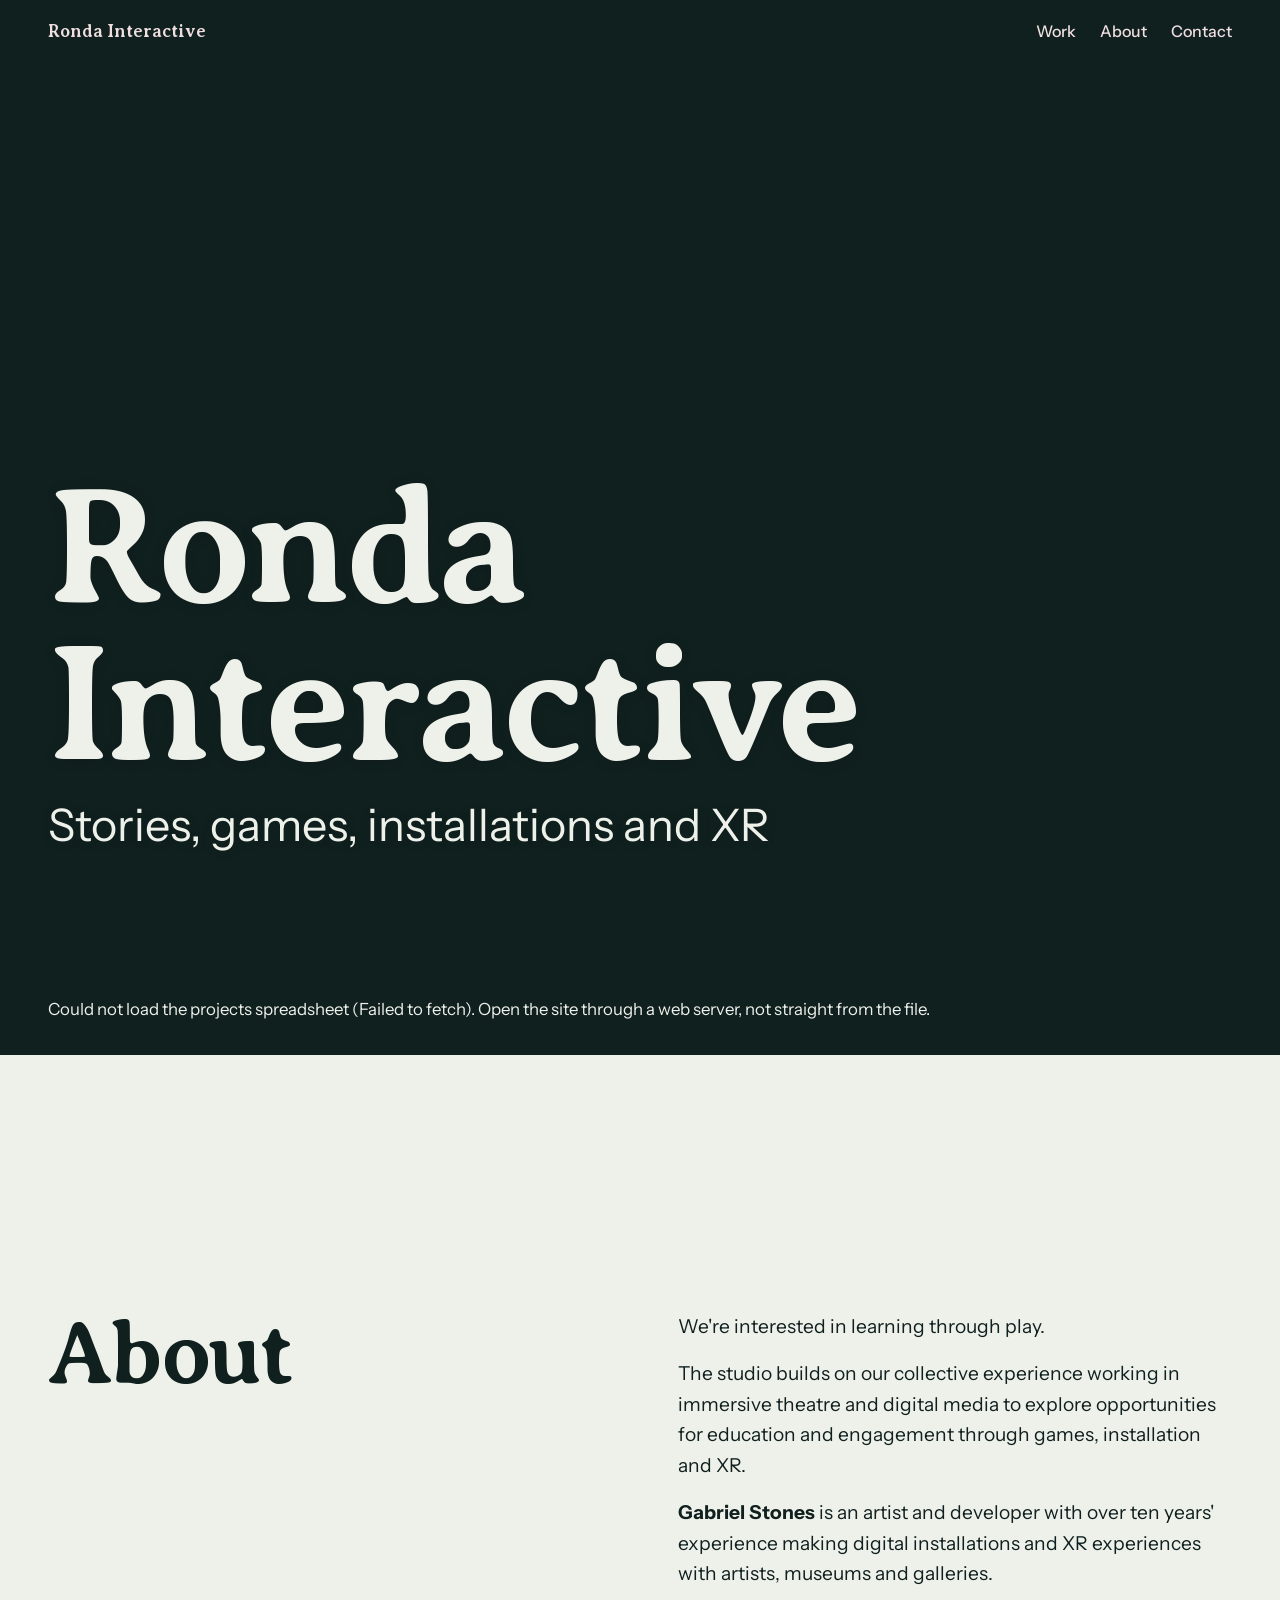
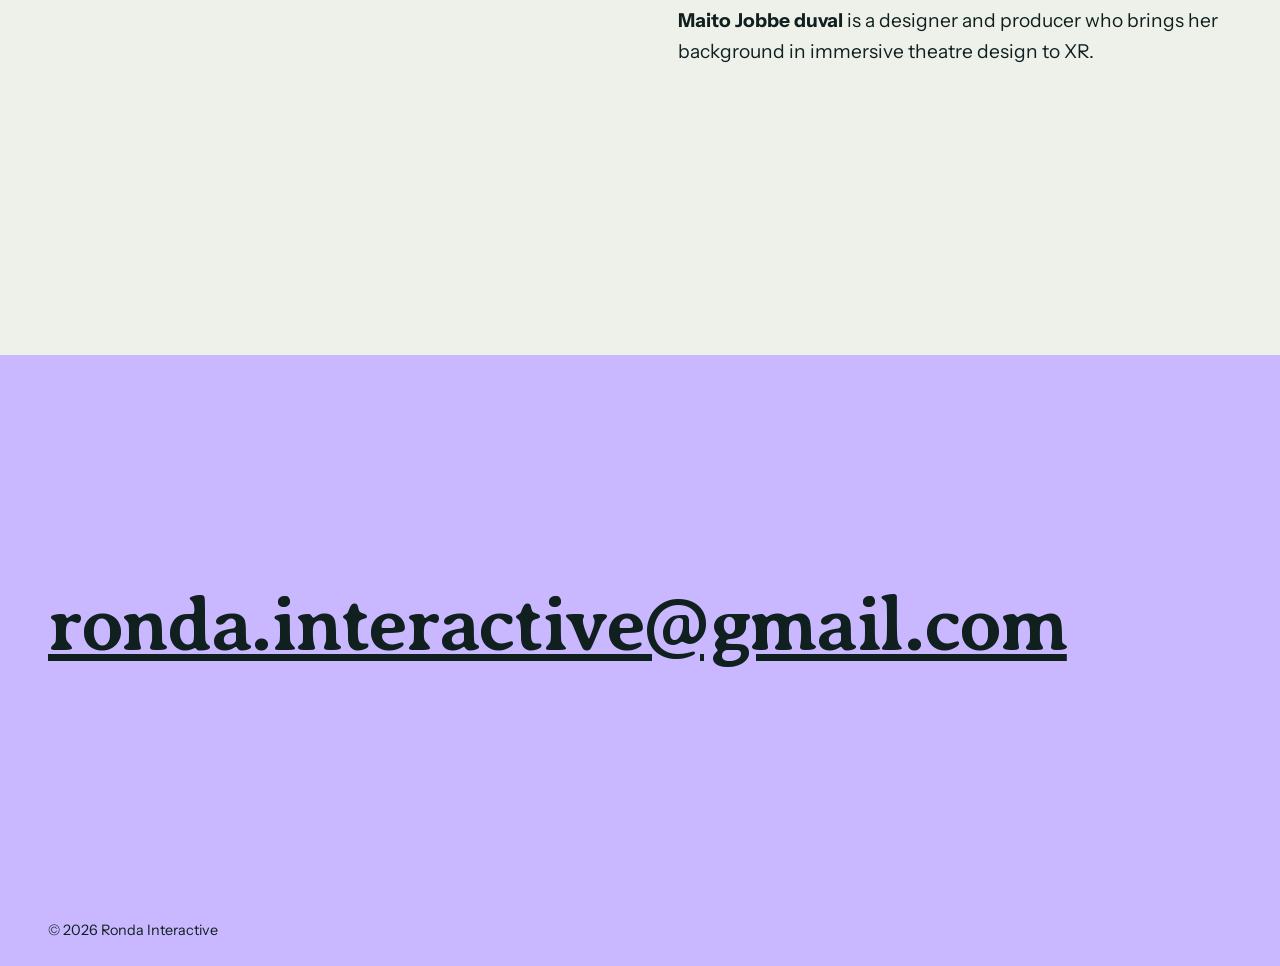
==== index.html @ 800edcb7 "initial push" ====
<!DOCTYPE html>
<html lang="en">
<head>
<meta charset="utf-8">
<meta name="viewport" content="width=device-width, initial-scale=1">
<title>Studio Name</title>
<meta name="description" content="A new studio making Games, interactive experiences and animation.">
<link rel="icon" href="favicon.svg" type="image/svg+xml">
<link rel="icon" href="favicon.png" type="image/png">
<link rel="preconnect" href="https://fonts.googleapis.com">
<link href="https://fonts.googleapis.com/css2?family=Averia+Serif+Libre:wght@400;700&family=Instrument+Sans:wght@400;500&display=swap" rel="stylesheet">
<style>
/* Project titles: --title-size is smallest, scales-with-screen-width, largest. --title-overlap is how much of the title sits up over the video (0 = none, .5 = half, 1 = all) */
:root{--title-size:clamp(2.5rem,6vw,5rem);--title-overlap:.5;
--hero-tagline-size:clamp(1.4rem,3.5vw,3rem); /* the line under the studio name on the first screen */
--ink:#10201f;--paper:#eef0ea;--accent:#c9b8ff;--head:'Averia Serif Libre',Georgia,'Times New Roman',serif;--body:'Instrument Sans',Helvetica,Arial,sans-serif}
*{box-sizing:border-box;margin:0}
[hidden]{display:none!important}
html{scroll-snap-type:y proximity;scroll-behavior:smooth}
body{background:var(--ink);color:var(--paper);font:400 1.05rem/1.6 var(--body)}
a{color:inherit}
:focus-visible{outline:3px solid var(--accent);outline-offset:3px}

header{position:fixed;inset:0 0 auto 0;z-index:10;display:flex;justify-content:space-between;align-items:center;padding:1.25rem clamp(1rem,4vw,3rem);mix-blend-mode:difference;color:#fff}
header a{text-decoration:none;font:700 1.1rem var(--head)}
header img{display:block;height:clamp(5rem,5vw,8rem);width:auto}
header nav{display:flex;gap:1.5rem}
header nav a{font:500 1rem var(--body)}

.screen{position:relative;min-height:100vh;min-height:100svh;display:flex;align-items:flex-end;padding:clamp(1.25rem,4vw,3rem);scroll-snap-align:start;overflow:hidden;background:var(--bg,var(--ink))}
.stage{position:absolute;inset:0;z-index:0;container-type:size}
.slot{position:absolute;inset:0;opacity:0}
.slot.on{opacity:1}
.slot video,.slot img,.slot .yt{position:absolute;left:50%;top:0;translate:-50% 0;height:100%;width:calc(100cqh*var(--r,1.7778));max-width:none}
.slot.full video,.slot.full img,.slot.full .yt{top:50%;translate:-50% -50%;width:max(100cqw,100cqh*var(--r,1.7778));height:max(100cqh,100cqw/var(--r,1.7778))}
.slot .yt{pointer-events:none}
.slot .yt iframe{width:100%;height:100%;border:0}
.credit{position:absolute;right:clamp(1.25rem,4vw,3rem);bottom:clamp(1.25rem,4vw,3rem);z-index:1;max-width:40%;text-align:right;font-size:.8rem;line-height:1.3;opacity:.75;text-shadow:0 1px 8px rgba(0,0,0,.6)}
.screen .text{position:relative;z-index:1;max-width:60rem;text-shadow:0 1px 14px rgba(0,0,0,.1)}
h1,h2{font-family:var(--head);font-weight:700;line-height:.95;letter-spacing:-.03em}
h1{font-size:clamp(3.5rem,13vw,11rem)}
h2{font-size:clamp(2.5rem,7vw,6rem)}
.meta{margin-top:1rem;opacity:.85}
#top .meta{font-size:var(--hero-tagline-size);line-height:1.15;opacity:1}
.project{flex-direction:column;align-items:stretch;padding:0}
.media{position:relative;flex:1 1 0;min-height:45vh;min-height:45svh;overflow:hidden}
.bar{position:relative;z-index:1;padding:0 clamp(1rem,4vw,3rem) 1rem;background:var(--bg,var(--ink));color:var(--paper)}
.bar .text{max-width:none;text-shadow:none;margin-top:calc(var(--title-size)*var(--title-overlap)*-1)}
.bar h2{font-size:var(--title-size);line-height:1;text-shadow:0 0 .15em var(--bg,var(--ink)),0 0 .4em var(--bg,var(--ink))}
.bar .credit{position:static;float:right;max-width:40%;margin:calc(var(--title-size)*var(--title-overlap) + .4rem) 0 .3rem 1rem;shape-outside:inset(calc(var(--title-size)*var(--title-overlap)) 0 0 0);font-size:clamp(.6rem,1.8vw,.8rem);text-shadow:none}
.credit:empty{display:none}
.bar .meta{margin-top:.4rem}
.tagline{margin-top:.15rem;max-width:44rem;font-size:1.15rem;font-weight:500}
.info{display:grid;grid-template-rows:0fr;opacity:0;transition:grid-template-rows .3s ease,opacity .3s ease}
.info>div{overflow:hidden;min-height:0;max-width:44rem;font-size:.95rem;line-height:1.5}
.info p{margin-top:.6rem}
.open .info{grid-template-rows:1fr;opacity:1}
.screen .text [tabindex]{cursor:default}
#work .notice{padding:6rem clamp(1rem,4vw,3rem) 2rem}

#about,#contact{background:var(--paper);color:var(--ink);align-items:center}
#about .grid{display:grid;grid-template-columns:1fr 1fr;gap:clamp(2rem,6vw,6rem);max-width:80rem;margin:auto;width:100%}
#about p{max-width:38rem;font-size:1.2rem}
#about p+p{margin-top:1rem}
.team{list-style:none;padding:0;margin-top:2rem}
.team li{padding:.75rem 0;border-top:1px solid rgba(16,32,31,.25);display:flex;justify-content:space-between;gap:1rem}
#contact{background:var(--accent);min-height:60vh}
#contact a{font:700 clamp(1.75rem,6vw,5rem)/1 var(--head);letter-spacing:-.03em;word-break:break-all}
footer{padding:1.5rem clamp(1rem,4vw,3rem);background:var(--accent);color:var(--ink);font-size:.9rem}

@media(max-width:760px){#about .grid{grid-template-columns:1fr}header nav{gap:1rem}}
@media(prefers-reduced-motion:reduce){html{scroll-behavior:auto}.info{transition:none}}
</style>
</head>
<body>

<header>
  <a href="#top" id="logo"></a>
  <nav><a href="#work">Work</a><a href="#about">About</a><a href="#contact">Contact</a></nav>
</header>

<main id="main">
  <section class="screen" id="top"></section>
  <div id="work"></div>

  <section class="screen" id="about">
    <div class="grid">
      <h2>About</h2>
      <div>
        <div id="about-text"></div>
        <ul class="team" id="team"></ul>
      </div>
    </div>
  </section>

  <section class="screen" id="contact"><a id="email"></a></section>
</main>
<footer id="footer"></footer>

<script>
/* ============================================================
   EDIT THIS BLOCK TO UPDATE THE SITE. Nothing below needs touching.
   - Videos: put files in a /videos folder, short loops (5-15s, MP4/H.264,
     1080p, under ~8 MB each) work best. Compress at handbrake.fr.
   - Each project has a folder and a list of clips (videos and/or images). They play
     in the order listed and loop. Add one by dropping the file in the folder and
     adding its name. For a credit (bottom right) or a custom time on a still, use:
        { file: "still.jpg", credit: "Photo: Name", seconds: 6, full: true, zoom: 1 }
     full: true fills the whole screen (edges get cropped) instead of showing the
     whole frame. Put full: true on a project to apply it to all its clips.
     zoom: 1 turns off the slow zoom for one still.
   - YouTube: use { youtube: "VIDEO_ID" } in the clips list (a full link works too).
     It plays muted with no controls, like the other clips. Add ratio: 9/16 for
     vertical videos. The site must be online (not opened as a local file).
   - Each project has a bar under its clips with the title, then client and year,
     then an optional tagline: "..." line.
     text: "..." on a project adds a block that unfolds in that bar when it is hovered
     (or tapped on touch screens). Use a list ["Paragraph one", "Paragraph two"]
     for several paragraphs. Leave it out for no hover text.
   - PROJECTS LIVE IN A SPREADSHEET: projects.csv (same folder as this file), or a
     Google Sheets link (File > Share > Publish to web > choose the sheet and CSV).
     One row per clip. Fill title, client, tagline, year, color, folder and text on a
     project's first row only; the rows below it belong to that project until a new
     title appears. Columns: clip (file name or YouTube link), credit, full (yes),
     seconds, zoom, ratio. Put a line break in the text cell for a new paragraph.
   - Prefer editing here? Set projects: [ { title: "...", clips: [...] }, ... ]
     instead of a file name and use the clip options described above.
   ============================================================ */
const SITE = {
  name: "Ronda Interactive",
  logo: "",   // path to your logo file; set to "" to show the studio name as text instead
  tagline: "Stories, games, installations and XR",
  overlap: 1,     // seconds the next clip plays on top before the current one ends
  imageSeconds: 5, // how long each still image stays up (can be set per image)
  stillZoom: 1.06, // stills slowly zoom out from this scale to 1 (set to 1 for no movement)
  hero: { folder: "videos/hero/", clips: ["Hero.mp4"] },
  email: "ronda.interactive@gmail.com",
  about: [                           // wrap words in **two stars** to make them bold
    "We're interested in learning through play.",

    "The studio builds on our collective experience working in immersive theatre and digital media to explore opportunities for education and engagement through games, installation and XR.",

    "**Gabriel Stones** is an artist and developer with over ten years' experience making digital installations and XR experiences with artists, museums and galleries.",

    "**Maito Jobbe duval** is a designer and producer who brings her background in immersive theatre design to XR." 
  ],
  team: [
    // { name: "First Name", role: "Director" },
    // { name: "First Name", role: "Design" }
  ],
  //projects: "projects.csv"   // spreadsheet file or published Google Sheets CSV link
  projects: "https://docs.google.com/spreadsheets/d/e/2PACX-1vTDiJw9G8zcWbMU45TkwchbzubHQeN3dGi-UOSlGcCdMvk3O9VJ7Fl-FEt2d9nJatkiOLEluaFFOhL_/pub?gid=757010743&single=true&output=csv"
};
/* ============================================================ */

const $ = id => document.getElementById(id);
const el = (tag, attrs = {}, html = "") => Object.assign(document.createElement(tag), attrs, { innerHTML: html });
const esc = s => String(s).replace(/[&<>"]/g, c => ({ "&": "&amp;", "<": "&lt;", ">": "&gt;", '"': "&quot;" }[c]));

const IMG = /\.(jpe?g|png|webp|gif|avif|svg)$/i;
const REDUCE = matchMedia("(prefers-reduced-motion: reduce)").matches;
let ytApi;                           // YouTube's player script, loaded only if a project uses it
const loadYT = () => ytApi || (ytApi = new Promise(res => {
  window.onYouTubeIframeAPIReady = () => res(window.YT);
  document.head.append(el("script", { src: "https://www.youtube.com/iframe_api" }));
}));
const ytId = v => { const m = String(v).match(/(?:v=|youtu\.be\/|embed\/|shorts\/)([\w-]{11})/); return m ? m[1] : v; };

/* Plays a list of videos/images in a loop; each item starts on top of the previous one shortly before it ends */
function player(stage, items, credit) {
  const OVERLAP = SITE.overlap * 1000, many = items.length > 1;
  const slots = [0, 1].map(() => {
    const d = el("div", { className: "slot" });
    d.vid = el("video", { muted: true, playsInline: true, preload: "metadata" });
    d.img = el("img", { alt: "", decoding: "async" });
    d.yt = el("div", { className: "yt" }, "<div></div>");
    d.append(d.vid, d.img, d.yt);
    d.setAttribute("aria-hidden", "true");
    stage.append(d);
    return d;
  });
  let i = 0, cur = 0, z = 1, raf = 0, last = 0, swapping = false, fails = 0;

  function load(slot, item) {
    if (slot.anim) { slot.anim.cancel(); slot.anim = null; }
    slot.item = item; slot.t = 0; slot.bad = false;
    slot.classList.toggle("full", !!item.full);
    slot.want = false;
    slot.style.setProperty("--r", item.ratio || 16 / 9);
    slot.vid.hidden = item.image || !!item.yt; slot.img.hidden = !item.image; slot.yt.hidden = !item.yt;
    if (!item.image) slot.img.removeAttribute("src");
    if (item.image || item.yt) { slot.vid.removeAttribute("src"); slot.vid.load(); }
    if (!item.yt && slot.ytOk) slot.ytp.pauseVideo();
    if (item.yt) ytLoad(slot, item);
    else (item.image ? slot.img : slot.vid).src = item.src;
    slot.vid.loop = items.length === 1;
  }
  const left = s => s.item.image ? (s.item.seconds || SITE.imageSeconds) * 1000 - s.t
    : s.item.yt ? (s.want && s.ytOk && s.ytp.getDuration() > 0 ? (s.ytp.getDuration() - s.ytp.getCurrentTime()) * 1000 : Infinity)
    : isFinite(s.vid.duration) ? (s.vid.duration - s.vid.currentTime) * 1000 : Infinity;
  function ytLoad(slot, item) {
    slot.ytOk = false;
    loadYT().then(YT => {
      if (slot.item !== item) return;              // slot has moved on to something else
      if (slot.ytp) { if (slot.ytp.cueVideoById) { slot.ytp.cueVideoById(item.yt); slot.ytOk = true; } return; }
      slot.ytp = new YT.Player(slot.yt.firstElementChild, {
        videoId: item.yt, width: "100%", height: "100%",
        playerVars: { controls: 0, mute: 1, playsinline: 1, rel: 0, modestbranding: 1, disablekb: 1, fs: 0, iv_load_policy: 3,
          ...(location.protocol.startsWith("http") ? { origin: location.origin } : {}) },
        events: {
          onReady: () => {
            slot.ytp.mute();
            if (slot.item.yt && slot.item.yt !== item.yt) slot.ytp.cueVideoById(slot.item.yt);
            slot.ytOk = true;
            if (slot.want) slot.ytp.playVideo();
          },
          onStateChange: e => {
            if (e.data === 1) fails = 0;
            if (e.data !== 0) return;              // 0 = ended
            if (many && slot === slots[cur] && !swapping) next();
            else if (!many) { slot.ytp.seekTo(0); slot.ytp.playVideo(); }
          },
          onError: () => fail(slot)
        }
      });
    });
  }
  function fail(s) {                 // missing or blocked file: hide it (background colour shows) and skip on
    s.bad = true; s.classList.remove("on");
    if (++fails <= items.length + 1 && many && s === slots[cur] && !swapping) next();
  }
  function zoomOut(s) {              // slow zoom out on stills, lasting as long as the still is on screen
    const k = s.item.zoom ?? SITE.stillZoom;
    if (REDUCE || !k || k === 1) return;
    if (!s.anim) s.anim = s.img.animate([{ transform: `scale(${k})` }, { transform: "scale(1)" }],
      { duration: (s.item.seconds || SITE.imageSeconds) * 1000, easing: "ease-out", fill: "both" });
    else if (s.anim.playState === "paused") s.anim.play();
  }
  const start = s => {
    s.classList.add("on"); s.want = true;
    if (s.item.image) zoomOut(s);
    else if (s.item.yt) { if (s.ytOk) s.ytp.playVideo(); }
    else s.vid.play().catch(() => {});
  };

  load(slots[0], items[0]);
  if (many) load(slots[1], items[1]);
  credit.textContent = items[0].credit;

  function next() {
    swapping = true;
    const old = slots[cur], wait = left(old);
    cur = 1 - cur;
    i = (i + 1) % items.length;
    const b = slots[cur];
    b.t = 0;
    if (!b.item.image && !b.item.yt) b.vid.currentTime = 0;
    b.style.zIndex = ++z;            // the new item sits on top of the old one
    start(b);
    credit.textContent = b.item.credit;
    setTimeout(() => {               // when the old item finishes it disappears; preload the one after next
      old.classList.remove("on");
      old.vid.pause();
      load(old, items[(i + 1) % items.length]);
      swapping = false;
    }, (isFinite(wait) ? Math.max(wait, 0) : OVERLAP) + 60);
  }
  function tick(now) {
    const a = slots[cur];
    if (a.item.image) a.t += now - last;
    last = now;
    if (!swapping && left(a) <= OVERLAP) next();
    raf = requestAnimationFrame(tick);
  }
  slots.forEach(s => {
    const shape = (w, h, node) => { if (w && h && !node.hidden) s.style.setProperty("--r", w / h); };
    s.vid.addEventListener("loadedmetadata", () => shape(s.vid.videoWidth, s.vid.videoHeight, s.vid));
    s.img.addEventListener("load", () => shape(s.img.naturalWidth, s.img.naturalHeight, s.img));
    s.vid.addEventListener("playing", () => { fails = 0; });
    s.img.addEventListener("load", () => { fails = 0; });
    s.vid.addEventListener("ended", () => { if (many && s === slots[cur] && !swapping) next(); });
    const bad = e => { if (!e.target.hidden) fail(s); };
    s.vid.addEventListener("error", bad);
    s.img.addEventListener("error", bad);
  });
  return {
    play() {
      slots.forEach(s => s.vid.preload = "auto");
      if (!slots[cur].bad) start(slots[cur]);
      cancelAnimationFrame(raf);
      last = performance.now();
      if (many) raf = requestAnimationFrame(tick);
    },
    pause() {
      cancelAnimationFrame(raf);
      slots.forEach(s => {
        s.vid.pause(); s.want = false;
        if (s.anim && s.anim.playState === "running") s.anim.pause();
        if (s.ytOk) s.ytp.pauseVideo();
      });
    }
  };
}

const ctx = document.createElement("canvas").getContext("2d");
const isLight = c => {               // is this colour light enough to need dark text on it?
  ctx.fillStyle = "#000"; ctx.fillStyle = c;
  const n = parseInt(ctx.fillStyle.slice(1), 16);
  return .299 * (n >> 16) + .587 * (n >> 8 & 255) + .114 * (n & 255) > 150;
};
let infoN = 0;
function screen(title, meta, media, color, big) {
  const s = el("section", { className: big ? "screen" : "screen project" });
  s.style.setProperty("--bg", color || "#10201f");
  const top = big ? s : el("div", { className: "media" });   // projects: clips on top, a bar for the words underneath
  const bar = big ? s : el("div", { className: "bar" });
  if (!big) { s.append(top, bar); if (isLight(color || "#10201f")) bar.style.color = "var(--ink)"; }
  if (media && media.clips && media.clips.length) {
    const stage = el("div", { className: "stage" });
    const credit = el("div", { className: "credit" });
    top.append(stage);
    bar.append(credit);              // hero: over the clip. Projects: moved into the bar below, just under the clip
    s._player = player(stage, media.clips.map(c => {
      const o = typeof c === "string" ? { file: c } : c;
      const yt = o.youtube ? ytId(o.youtube) : "";
      return { src: yt ? "" : (media.folder || "") + o.file, credit: o.credit || "", seconds: o.seconds, yt, ratio: o.ratio,
               image: !yt && IMG.test(o.file), full: o.full ?? media.full, zoom: o.zoom };
    }), credit);
  }
  const tag = big ? "h1" : "h2";
  const t = el("div", { className: "text" }, `<${tag}>${esc(title)}</${tag}><p class="meta">${esc(meta)}</p>`
    + (!big && media && media.tagline ? `<p class="tagline">${esc(media.tagline)}</p>` : ""));
  bar.append(t);
  if (!big && bar.firstElementChild !== t) t.prepend(bar.firstElementChild);   // credit floats top right; the title wraps around it
  const paras = big ? [] : [].concat((media && media.text) || []);
  if (paras.length) {                // optional text, folded away in the bar until it is hovered (or tapped)
    const info = el("div", { className: "info", id: "info" + (++infoN) }, "<div>" + paras.map(x => `<p>${esc(x)}</p>`).join("") + "</div>");
    bar.append(info);
    const h = t.querySelector(tag), set = on => s.classList.toggle("open", on);
    h.tabIndex = 0; h.setAttribute("aria-describedby", info.id);
    bar.addEventListener("pointerenter", e => { if (e.pointerType === "mouse") set(true); });
    bar.addEventListener("pointerleave", e => { if (e.pointerType === "mouse") set(false); });
    h.addEventListener("focus", () => { if (h.matches(":focus-visible")) set(true); });
    h.addEventListener("blur", () => { if (!bar.matches(":hover")) set(false); });
    bar.addEventListener("click", () => {          // touch screens: the clips keep their size and the text opens below, making the screen taller
      if (!matchMedia("(hover: none)").matches) return;
      if (!s.classList.contains("open")) top.style.flex = `0 0 ${top.offsetHeight}px`;
      if (s.classList.toggle("open")) setTimeout(() => s.scrollIntoView({ block: "end", behavior: REDUCE ? "auto" : "smooth" }), 320);
    });
    addEventListener("resize", () => { if (!s.classList.contains("open")) top.style.flex = ""; });
  }
  return s;
}

document.title = SITE.name;
$("logo").textContent = SITE.name;
if (SITE.logo) {
  const img = el("img", { src: SITE.logo, alt: SITE.name });
  img.addEventListener("error", () => img.replaceWith(SITE.name)); // falls back to text if the file is missing
  $("logo").textContent = "";
  $("logo").append(img);
}
$("footer").textContent = "© " + new Date().getFullYear() + " " + SITE.name;
$("email").textContent = SITE.email;
$("email").href = "mailto:" + SITE.email;
$("about-text").innerHTML = SITE.about.map(p => `<p>${esc(p).replace(/\*\*(.+?)\*\*/g, "<strong>$1</strong>")}</p>`).join("");
$("team").innerHTML = SITE.team.map(t => `<li><span>${esc(t.name)}</span><span>${esc(t.role)}</span></li>`).join("");

const hero = screen(SITE.name, SITE.tagline, SITE.hero, "#10201f", true);
$("top").replaceWith(Object.assign(hero, { id: "top" }));
/* Reads the projects spreadsheet (CSV): one row per clip, project details on its first row */
function parseCSV(text) {
  const rows = []; let row = [], cell = "", q = false;
  for (let i = 0; i < text.length; i++) {
    const c = text[i];
    if (q) { if (c === '"') { if (text[i + 1] === '"') { cell += '"'; i++; } else q = false; } else cell += c; }
    else if (c === '"') q = true;
    else if (c === ",") { row.push(cell); cell = ""; }
    else if (c === "\n" || c === "\r") { if (c === "\r" && text[i + 1] === "\n") i++; row.push(cell); rows.push(row); row = []; cell = ""; }
    else cell += c;
  }
  if (cell || row.length) { row.push(cell); rows.push(row); }
  return rows;
}
function parseProjects(text) {
  const [head, ...rows] = parseCSV(text.replace(/^\ufeff/, ""));
  const keys = head.map(h => h.trim().toLowerCase()), yes = v => /^(y|yes|true|x|1)$/i.test(v);
  const out = []; let cur = null;
  for (const r of rows) {
    const o = {}; keys.forEach((k, i) => o[k] = (r[i] || "").trim());
    if (!Object.values(o).some(Boolean)) continue;
    if (o.title) {
      cur = { title: o.title, client: o.client, year: o.year, tagline: o.tagline, color: o.color || undefined,
              folder: o.folder && !o.folder.endsWith("/") ? o.folder + "/" : o.folder,
              text: o.text ? o.text.split(/\n+/) : [], clips: [] };
      out.push(cur);
    }
    if (!cur || !o.clip) continue;
    const item = /youtu/i.test(o.clip) ? { youtube: o.clip } : { file: o.clip };
    if (o.credit) item.credit = o.credit;
    if (yes(o.full)) item.full = true;
    if (o.seconds) item.seconds = +o.seconds;
    if (o.zoom) item.zoom = +o.zoom;
    if (o.ratio) { const [a, b] = o.ratio.split("/"); item.ratio = b ? a / b : +a; }
    cur.clips.push(item);
  }
  return out;
}


/* Play a project's clips only while it is on screen (saves battery and bandwidth) */
const io = new IntersectionObserver(entries => entries.forEach(e => {
  const p = e.target._player;
  if (p) e.isIntersecting ? p.play() : p.pause();
}), { threshold: .4 });
[$("top"), $("about"), $("contact")].forEach(s => io.observe(s));
function show(list) {
  const work = $("work");
  work.querySelectorAll(".screen").forEach(s => { io.unobserve(s); if (s._player) s._player.pause(); });
  work.replaceChildren(...list.map(p => screen(p.title, [p.client, p.year].filter(Boolean).join(", "), p, p.color)));
  work.querySelectorAll(".screen").forEach(s => io.observe(s));
}
/* The spreadsheet takes a moment to arrive, and projects popping in above About would make the page jump.
   So: the last spreadsheet seen is kept in the browser and shown straight away, then swapped only if it has changed.
   On a first visit there is nothing kept yet, so About and Contact stay hidden until the projects are in. */
(async () => {
  const src = SITE.projects;
  if (typeof src !== "string") return show(src);
  const KEY = "projects:" + src, rest = [$("about"), $("contact"), $("footer")];
  let saved = "";
  try { saved = localStorage.getItem(KEY) || ""; } catch (e) {}
  if (saved) show(parseProjects(saved));
  else rest.forEach(n => n.hidden = true);
  try {
    const res = await fetch(src);
    if (!res.ok) throw new Error("HTTP " + res.status);
    const text = await res.text();
    if (text !== saved) {
      show(parseProjects(text));
      try { localStorage.setItem(KEY, text); } catch (e) {}
    }
  } catch (err) {
    if (!saved) $("work").append(el("p", { className: "notice" }, "Could not load the projects spreadsheet (" + esc(err.message) + "). Open the site through a web server, not straight from the file."));
  }
  if (!saved) {
    rest.forEach(n => n.hidden = false);
    const target = location.hash.length > 1 && document.getElementById(location.hash.slice(1));
    if (target) target.scrollIntoView();        // a link straight to #about or #contact still lands there
  }
})();
</script>
</body>
</html>
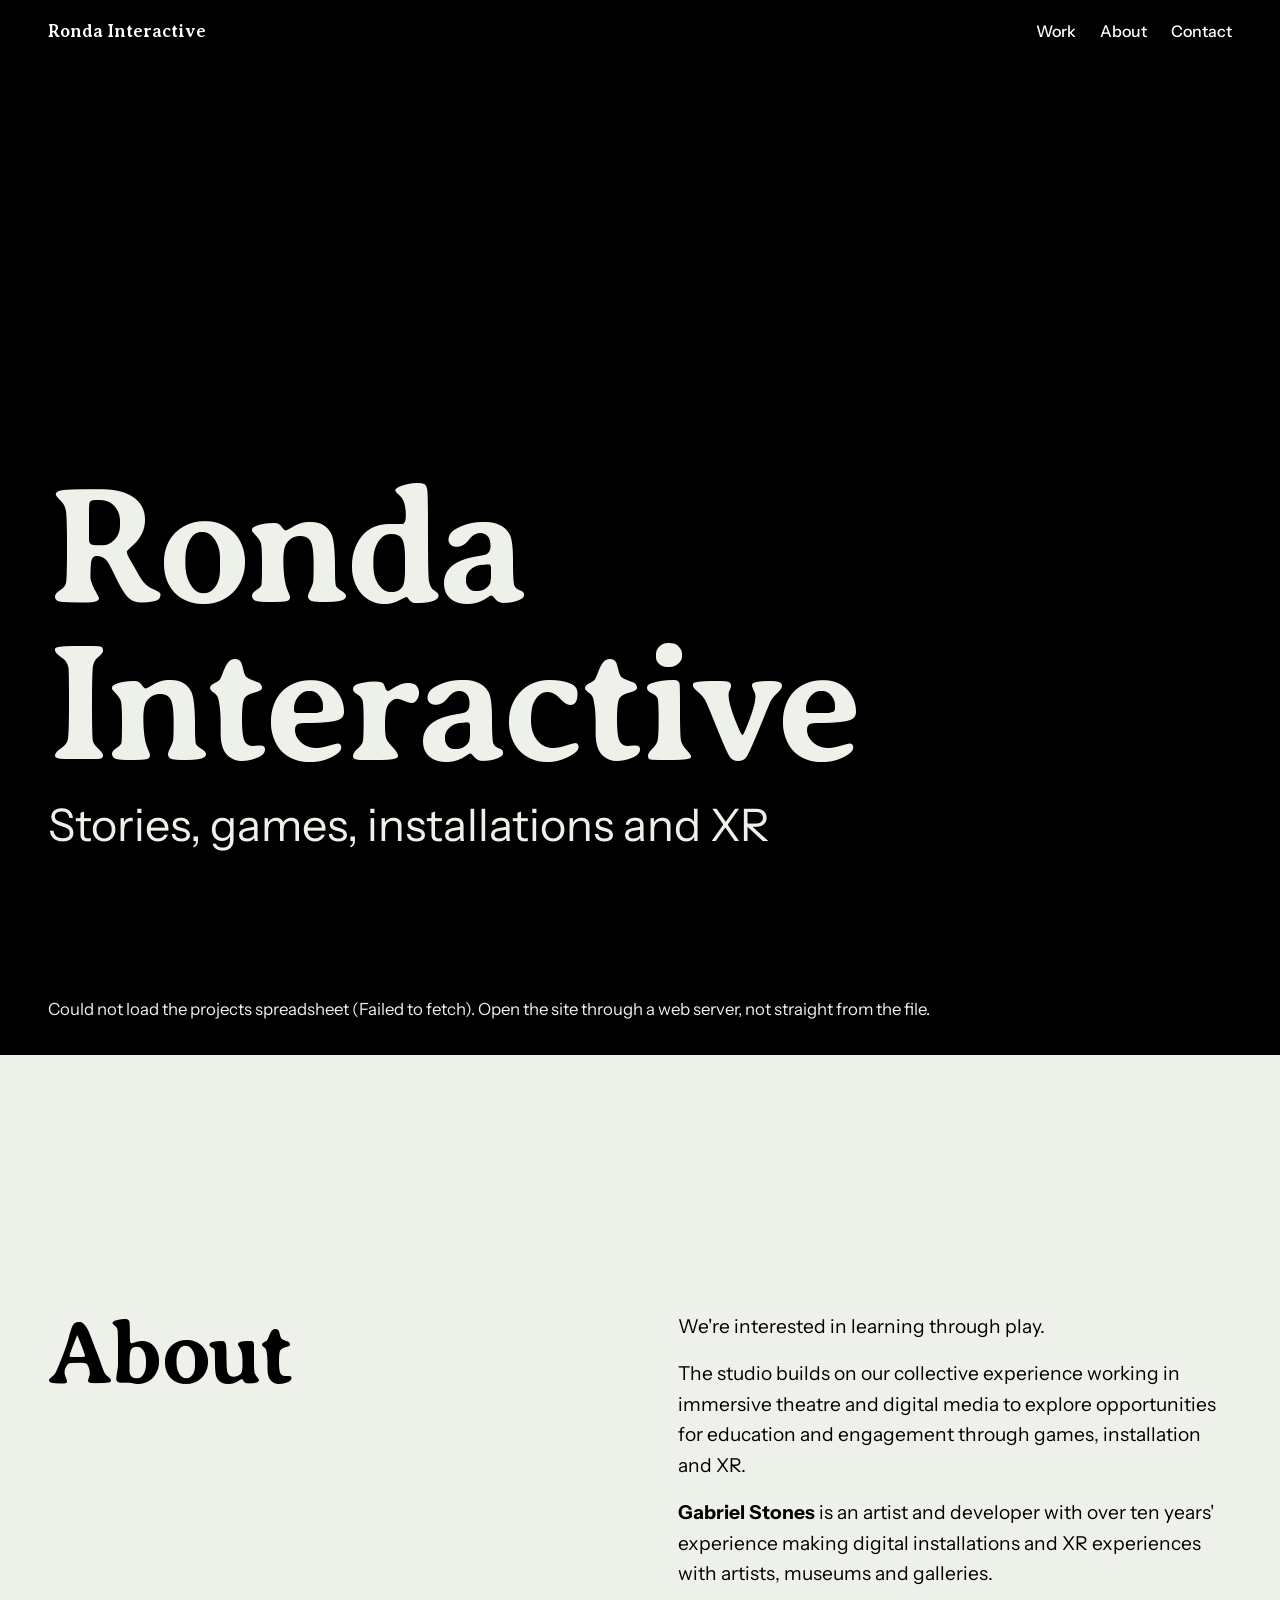
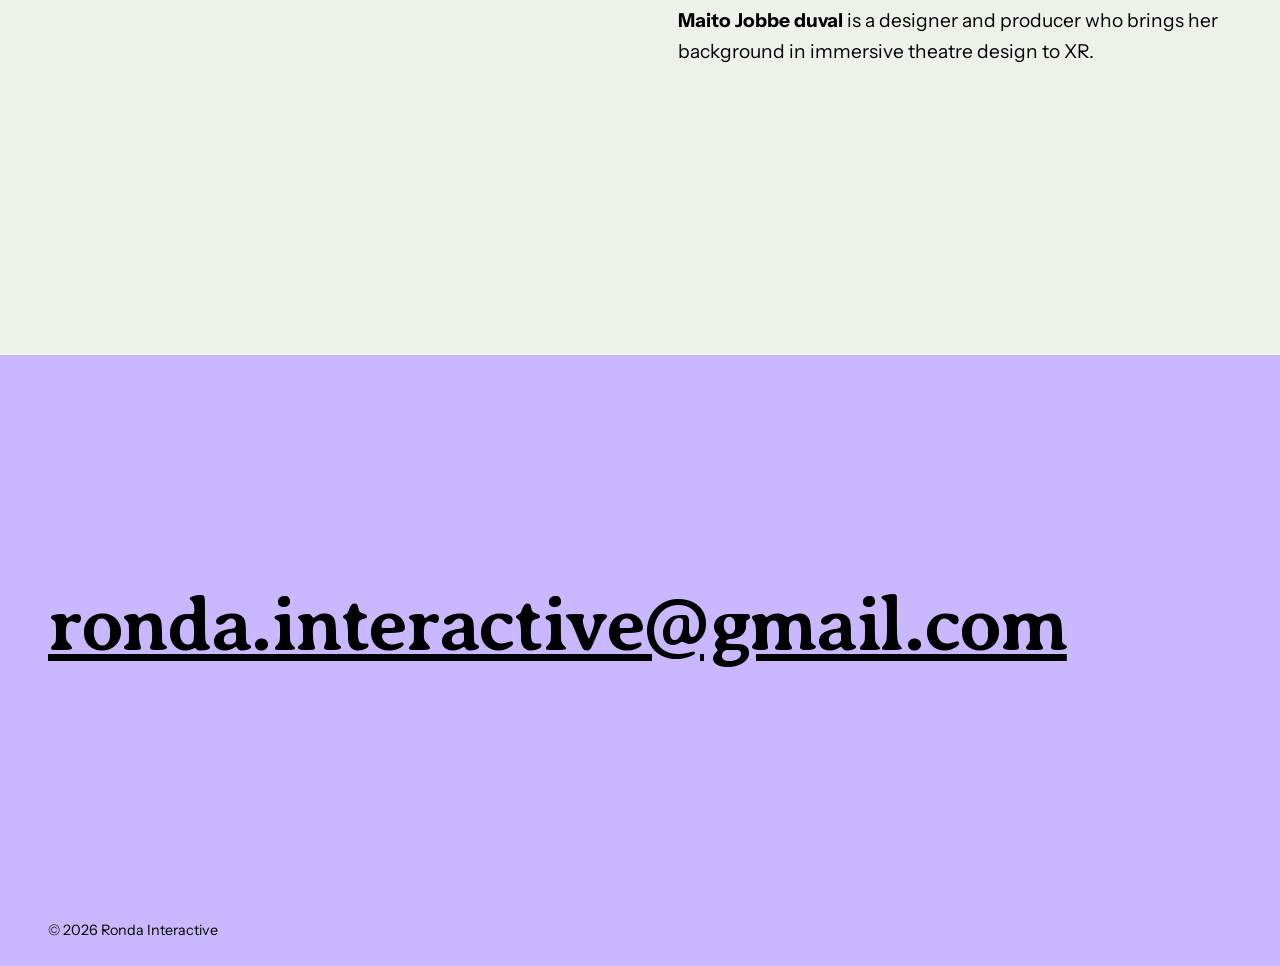
==== commit 4b1249b2: "some tweaks changed hero BG colour Added playable image" ====
--- a/index.html
+++ b/index.html
@@ -13,7 +13,7 @@
 /* Project titles: --title-size is smallest, scales-with-screen-width, largest. --title-overlap is how much of the title sits up over the video (0 = none, .5 = half, 1 = all) */
 :root{--title-size:clamp(2.5rem,6vw,5rem);--title-overlap:.5;
 --hero-tagline-size:clamp(1.4rem,3.5vw,3rem); /* the line under the studio name on the first screen */
---ink:#10201f;--paper:#eef0ea;--accent:#c9b8ff;--head:'Averia Serif Libre',Georgia,'Times New Roman',serif;--body:'Instrument Sans',Helvetica,Arial,sans-serif}
+--ink:#000000;--paper:#eef0ea;--accent:#c9b8ff;--head:'Averia Serif Libre',Georgia,'Times New Roman',serif;--body:'Instrument Sans',Helvetica,Arial,sans-serif}
 *{box-sizing:border-box;margin:0}
 [hidden]{display:none!important}
 html{scroll-snap-type:y proximity;scroll-behavior:smooth}
@@ -133,7 +133,7 @@
   overlap: 1,     // seconds the next clip plays on top before the current one ends
   imageSeconds: 5, // how long each still image stays up (can be set per image)
   stillZoom: 1.06, // stills slowly zoom out from this scale to 1 (set to 1 for no movement)
-  hero: { folder: "videos/hero/", clips: ["Hero.mp4"] },
+  hero: { folder: "videos/Hero/", clips: ["Hero.mp4"] },
   email: "ronda.interactive@gmail.com",
   about: [                           // wrap words in **two stars** to make them bold
     "We're interested in learning through play.",
@@ -366,7 +366,7 @@
 $("about-text").innerHTML = SITE.about.map(p => `<p>${esc(p).replace(/\*\*(.+?)\*\*/g, "<strong>$1</strong>")}</p>`).join("");
 $("team").innerHTML = SITE.team.map(t => `<li><span>${esc(t.name)}</span><span>${esc(t.role)}</span></li>`).join("");
 
-const hero = screen(SITE.name, SITE.tagline, SITE.hero, "#10201f", true);
+const hero = screen(SITE.name, SITE.tagline, SITE.hero, "Black", true);
 $("top").replaceWith(Object.assign(hero, { id: "top" }));
 /* Reads the projects spreadsheet (CSV): one row per clip, project details on its first row */
 function parseCSV(text) {
